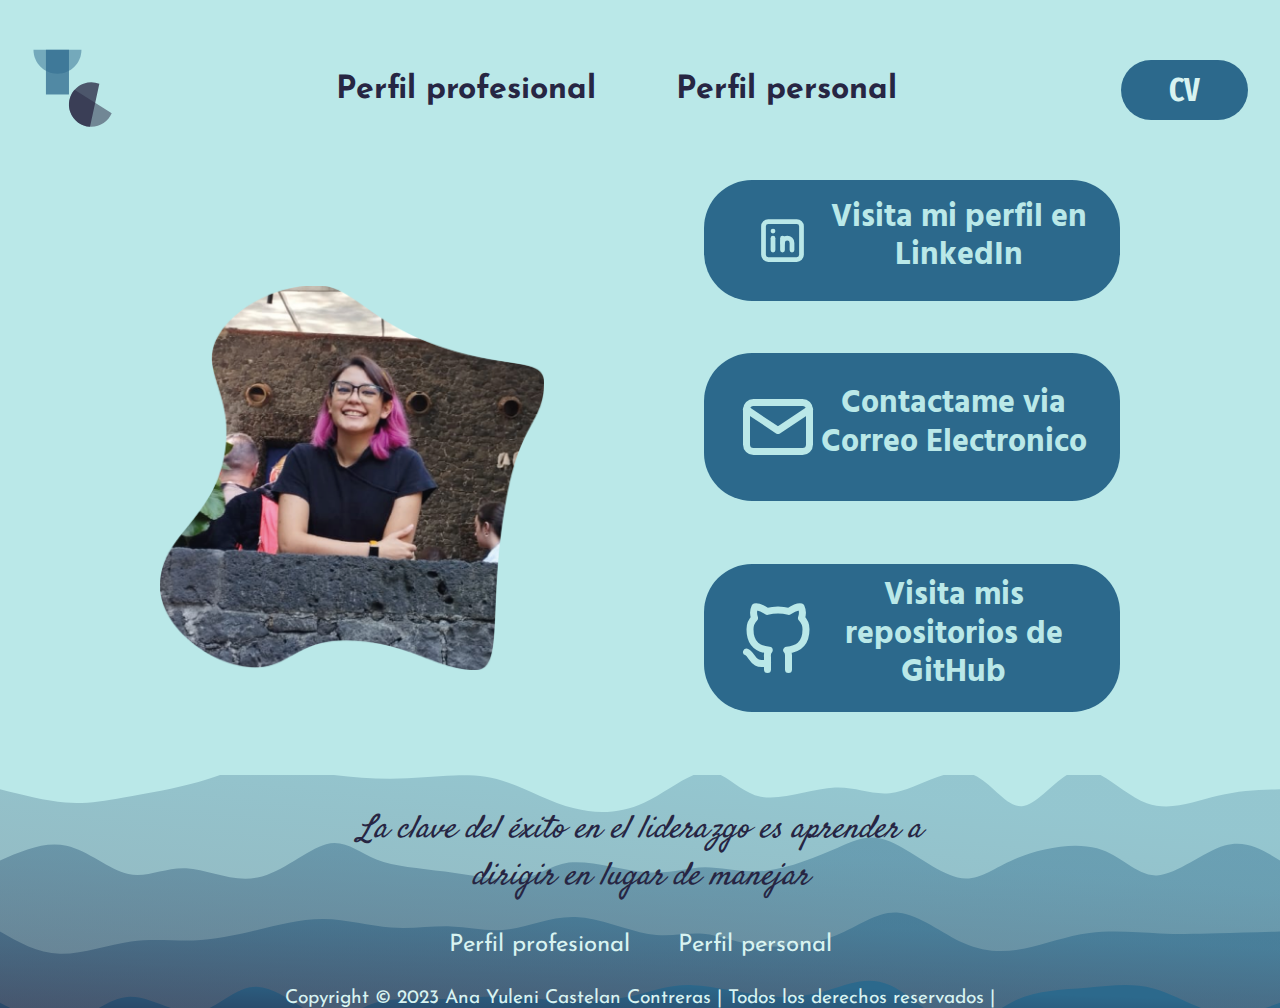
==== html/contacto.html @ a626eb6d "Add files via upload" ====
<!DOCTYPE html>
<html lang="en">
<head>
    <meta charset="UTF-8">
    <meta name="viewport" content="width=device-width, initial-scale=1.0">
    <link rel="stylesheet" href="../sytle/contactoStyle.css">
    <link rel="preconnect" href="https://fonts.googleapis.com">
    <link rel="preconnect" href="https://fonts.gstatic.com" crossorigin>
    <link href="https://fonts.googleapis.com/css2?family=Fira+Sans+Extra+Condensed:wght@300;400;500;700&family=Hind+Guntur:wght@300;400;500;700&family=Josefin+Sans:wght@300;400;500;600;700&display=swap" rel="stylesheet">
    <link rel="preconnect" href="https://fonts.googleapis.com">
<link rel="preconnect" href="https://fonts.gstatic.com" crossorigin>
<link href="https://fonts.googleapis.com/css2?family=Satisfy&display=swap" rel="stylesheet">
    <title>Yuleni Castelan | Sistemas Computacionales</title>
</head>
<body>
    <header>
        <!--BARRA DE NAVEGACION-->
        <nav>
            <a href="../index.html"><img src="../img/logo.svg" alt="Logo de Yuleni"></a>
            <ul>
                <li><a href="../index.html">Perfil profesional</a></li>
                <li><a href="../html/perfilPersonal.html">Perfil personal</a></li>
            </ul>
            <a href="../Documentos/CCAY_CV.pdf" download><button>CV</button></a>
        </nav>
    </header>
    <main>
        <img src="../img/Perfil.png" alt="">
        <!--CONTACTO-->
        <section class="contacto">
            <div>
                <a href="https://www.linkedin.com/in/ana-cstln1771/">
                    <img src="../img/linkedin.svg" alt="LinkedIn">
                    <h3>Visita mi perfil en LinkedIn</h3>
                </a>
            </div>
            <div>
                <a href="mailto:acastelanc1771@outlook.com">
                    <img src="../img/correo.svg" alt="Correo Personal">
                    <h3>Contactame via Correo Electronico</h3>
                </a>
            </div>
            <div>
                <a href="https://github.com/YuleniCastelan">
                    <img src="../img/github.svg" alt="Github">
                    <h3>Visita mis repositorios de GitHub</h3>
                </a>
            </div>
        </section>
    </main>
    <footer>
        <cite>La clave del éxito en el liderazgo es aprender a dirigir en lugar de manejar</cite>
        <ul>
            <li><a href="">Perfil profesional</a></li>
            <li><a href="">Perfil personal</a></li>
        </ul>
        <p>Copyright &copy; 2023 Ana Yuleni Castelan Contreras | Todos los 
            derechos reservados |</p>
    </footer>
</body>
</html>
---- sytle/contactoStyle.css ----
:root{
    --color-fondo: #d8f3f1;
    --color-fuente: #272643;
    --color-titulos: #2c698c;
    --color-botones: #2c698c;
    --color-texto-botones: #d8f3f1;
    --color-fondo2: #49ade6;
    --color-fondo3: #bae8e8;
    --saludo: 'Fira Sans Extra Condensed', sans-serif;
    --titulos: 'Hind Guntur', sans-serif;
    --texto: 'Josefin Sans', sans-serif;
}
* {
    box-sizing: border-box;
    margin: 0;
    padding: 0;
  }
html{
    background-color: var(--color-fondo3);
    font-family: var(--texto);
    scroll-behavior: smooth;
    color: var(--color-fuente);
}
header{
    background-color: var(--color-fondo3);
}
nav{
    display: flex;
    flex-direction: row;
    justify-content: space-between;
    align-items: center;
    height: 20vh;
    width: 95%;
    margin: 0 auto;
}
nav img{
    height: 5rem;
}
nav ul{
    display: flex;
    flex-direction: row;
    list-style: none;
    justify-content: flex-end;
    justify-items: center;
    gap: 5rem;
    font-size: 2rem;
    font-weight:bold;
    padding: 1rem;
    cursor: pointer;
    text-align: center;
}
nav ul li a{
    text-decoration: none;
}
nav ul li a:link{
    color: var(--color-fuente);
    transition: 0.5s;
}
nav ul li a:visited{
    color: var(--color-fuente);
}
nav ul li a:hover{
    color: var(--color-texto-botones);
    background-color: var(--color-fuente);
    border-radius: 10rem;
    padding: 1rem;
    transform: scale(1.1);
    transition: 0.5s;
}
button{
    font-family: var(--saludo);
    font-weight: bolder;
    padding-left: 3rem;
    padding-right: 3rem;
    padding-top: 0.7rem;
    padding-bottom: 0.7rem;
    font-size: 2rem;
    border: none;
    background-color: var(--color-botones);
    border-radius: 10rem;
    color: var(--color-texto-botones);
    transition: 0.5s;
    cursor: pointer;
}
button:hover{
    background-color: var(--color-fuente);
    transform: scale(1.1);
    transition: 0.5s;
}
h1,h2,h3,h4,h5,h6{
    font-family: var(--titulos);
    text-align: center;
    line-height: 120%;
    margin-top: 1rem;
    margin-bottom: 1rem;
}
h1{
    font-size: 4.5vw;
    text-align: left;
}
p{
    font-size: 1.2rem;
}
h3{
    font-size: 2rem;
    text-align: center;
}
h5{
    font-size: 1.7rem;
    line-height: 100%;
    text-align: center;
}
main{
    width: 75%;
    margin: 0 auto;
}
footer{
    display: flex;
    flex-direction: column;
    align-items: center;
    height: auto;
    background-image: url(../img/footer.svg);
    background-size: cover;
    background-position: center center;
}
cite{
    font-family: 'Satisfy', cursive;
    font-size: 2rem;
    width: 50%;
    text-align: center;
    margin: 2rem;
}
footer ul{
    display: flex;
    flex-direction: row;
    gap: 3rem;
    list-style: none;
    text-align: right;
    font-size: 1.5rem;
    margin-bottom: 2rem;
}
footer a:hover{
    color: var(--color-fuente);
    transition-duration: 0.5s;
}
footer a{
    text-decoration: none;
    color: var(--color-fondo);
    transition-duration: 0.5s;
}
footer p{
    color: var(--color-fondo);
}
main{
    display: flex;
    flex-direction: row;
    gap: 10rem;
}
main img{
    width: 40%;
    margin: auto;
}
.contacto{
    display: flex;
    flex-direction: column;
}
.contacto a{
    text-decoration: none;
    color: var(--color-fondo3);
}
.contacto div a{
    background-color: var(--color-botones);
    display: flex;
    flex-direction: row;
    border-radius: 3rem;
    padding: 2rem;
    align-items: center;
    height: 70%;
}
.contacto div a:hover{
    transform: scale(1.05);
    transition-duration: 0.5s;
    background-color: var(--color-fuente);
}
.contacto a img{
    height: 100%;
}
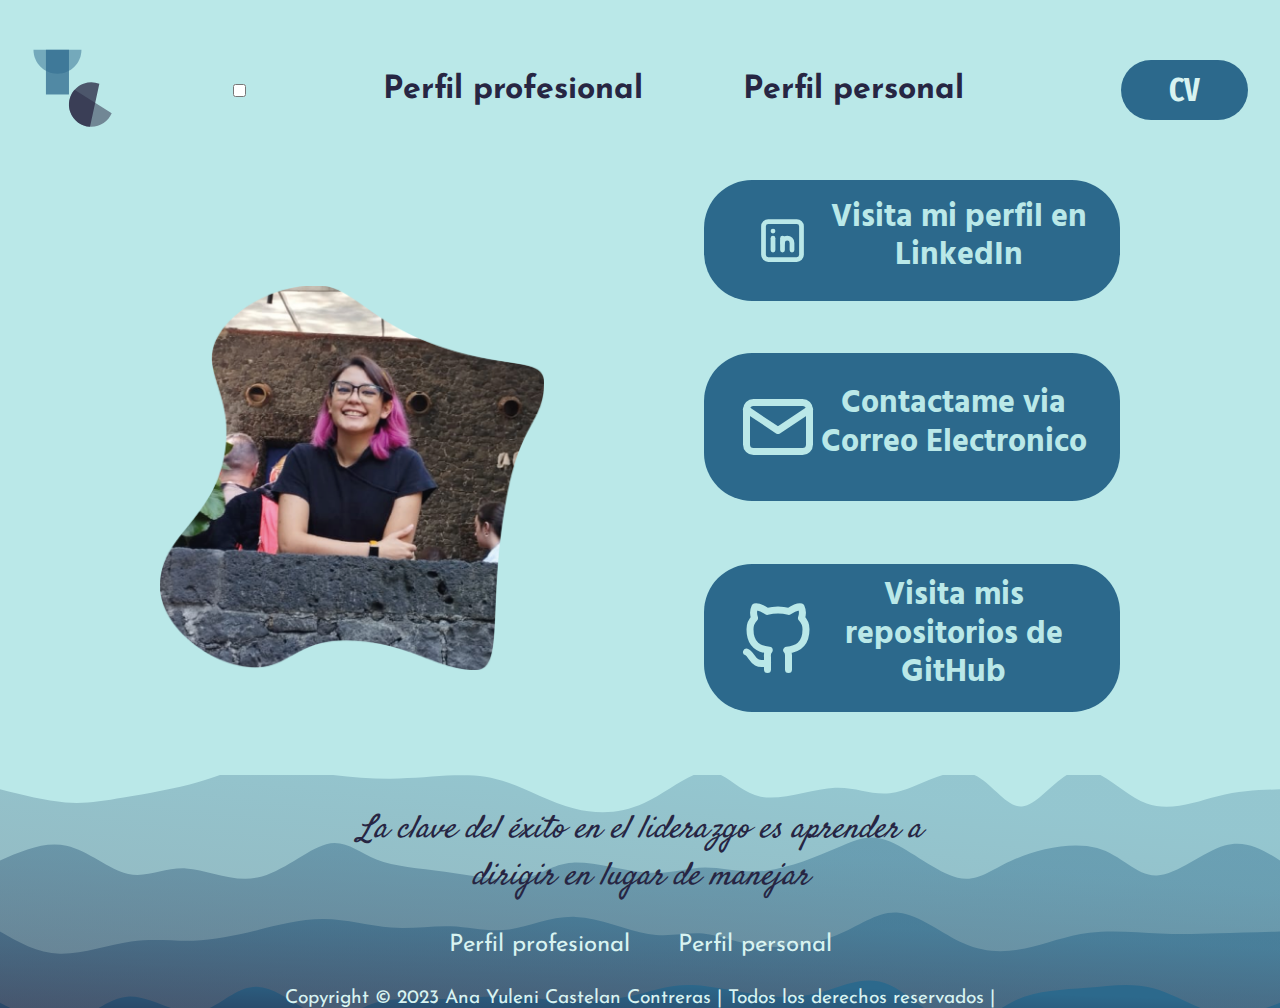
==== commit c64018ff: "Add files via upload" ====
--- a/html/contacto.html
+++ b/html/contacto.html
@@ -17,12 +17,18 @@
         <!--BARRA DE NAVEGACION-->
         <nav>
             <a href="../index.html"><img src="../img/logo.svg" alt="Logo de Yuleni"></a>
-            <ul>
-                <li><a href="../index.html">Perfil profesional</a></li>
-                <li><a href="../html/perfilPersonal.html">Perfil personal</a></li>
+            <input type="checkbox" id="menu-toggle">
+            <label for="menu-toggle" class="hamburger">
+              <span class="line"></span>
+              <span class="line"></span>
+              <span class="line"></span>
+            </label>
+            <ul class="menu">
+              <li><a href="../index.html">Perfil profesional</a></li>
+              <li><a href="../html/perfilPersonal.html">Perfil personal</a></li>
             </ul>
             <a href="../Documentos/CCAY_CV.pdf" download><button>CV</button></a>
-        </nav>
+          </nav>
     </header>
     <main>
         <img src="../img/Perfil.png" alt="">
@@ -51,8 +57,8 @@
     <footer>
         <cite>La clave del éxito en el liderazgo es aprender a dirigir en lugar de manejar</cite>
         <ul>
-            <li><a href="">Perfil profesional</a></li>
-            <li><a href="">Perfil personal</a></li>
+            <li><a href="../index.html">Perfil profesional</a></li>
+            <li><a href="./perfilPersonal.html">Perfil personal</a></li>
         </ul>
         <p>Copyright &copy; 2023 Ana Yuleni Castelan Contreras | Todos los 
             derechos reservados |</p>
--- a/sytle/contactoStyle.css
+++ b/sytle/contactoStyle.css
@@ -184,4 +184,56 @@
 }
 .contacto a img{
     height: 100%;
+}
+
+
+
+
+nav ul.menu {
+    list-style: none;
+    display: flex;
+}
+  
+nav ul.menu li {
+    margin-right: 20px;
+}
+.hamburger {
+    display: none;
+    cursor: pointer;
+}
+  
+.hamburger .line {
+    display: block;
+    width: 25px;
+    height: 3px;
+    background-color: #000;
+    margin: 6px 0;
+}
+  
+@media (max-width: 900px) {
+    nav ul li a:hover{
+        color: var(--color-fuente);
+        background-color: transparent;
+        border-radius: 10rem;
+        padding: 1rem;
+        transition: 0.5s;
+    }
+
+    nav ul.menu {
+      display: none;
+    }
+  
+    .hamburger {
+      display: block;
+      background-color: var(--color-botones);
+      padding: 1.5rem;
+      border-radius: 5rem;
+    }
+  
+    #menu-toggle:checked ~ ul.menu {
+      display: flex;
+      flex-direction: column;
+      height: 30vh;
+      font-size: 1rem;
+    }
 }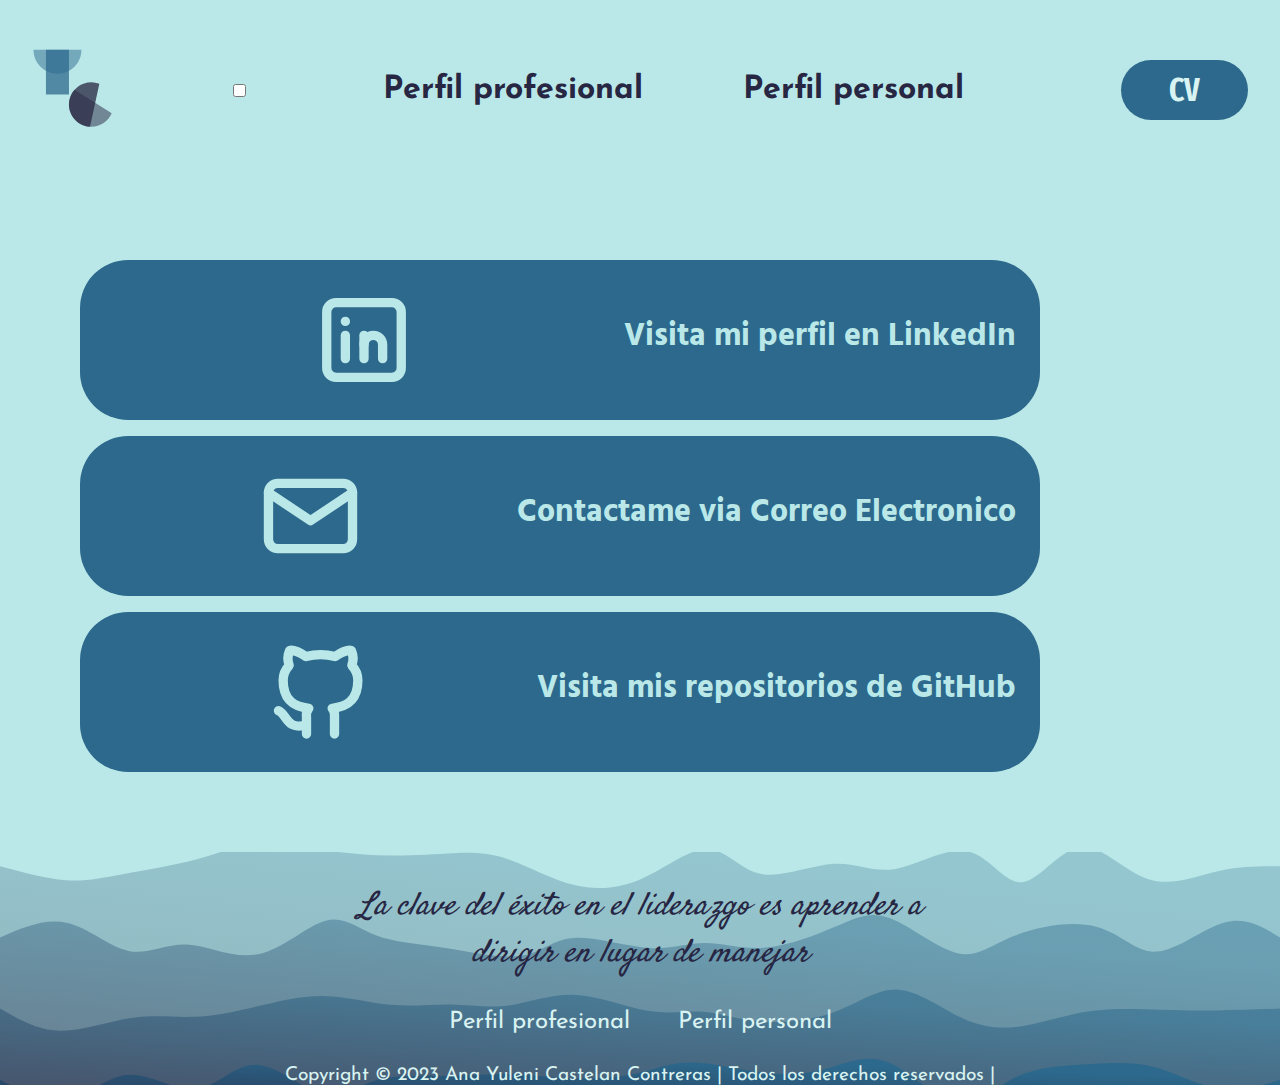
==== commit c38dfc54: "Add files via upload" ====
--- a/html/contacto.html
+++ b/html/contacto.html
@@ -31,7 +31,6 @@
           </nav>
     </header>
     <main>
-        <img src="../img/Perfil.png" alt="">
         <!--CONTACTO-->
         <section class="contacto">
             <div>
--- a/sytle/contactoStyle.css
+++ b/sytle/contactoStyle.css
@@ -153,8 +153,10 @@
 }
 main{
     display: flex;
-    flex-direction: row;
+    flex-wrap: wrap;
+    flex-flow: column;
     gap: 10rem;
+    margin: 5rem;
 }
 main img{
     width: 40%;
@@ -163,6 +165,7 @@
 .contacto{
     display: flex;
     flex-direction: column;
+    gap: 1rem;
 }
 .contacto a{
     text-decoration: none;
@@ -173,7 +176,7 @@
     display: flex;
     flex-direction: row;
     border-radius: 3rem;
-    padding: 2rem;
+    padding: 1.5rem;
     align-items: center;
     height: 70%;
 }
@@ -183,7 +186,7 @@
     background-color: var(--color-fuente);
 }
 .contacto a img{
-    height: 100%;
+    height: 7rem;
 }
 
 
@@ -229,7 +232,9 @@
       padding: 1.5rem;
       border-radius: 5rem;
     }
-  
+    #menu-toggle{
+        display: none;
+    }
     #menu-toggle:checked ~ ul.menu {
       display: flex;
       flex-direction: column;
